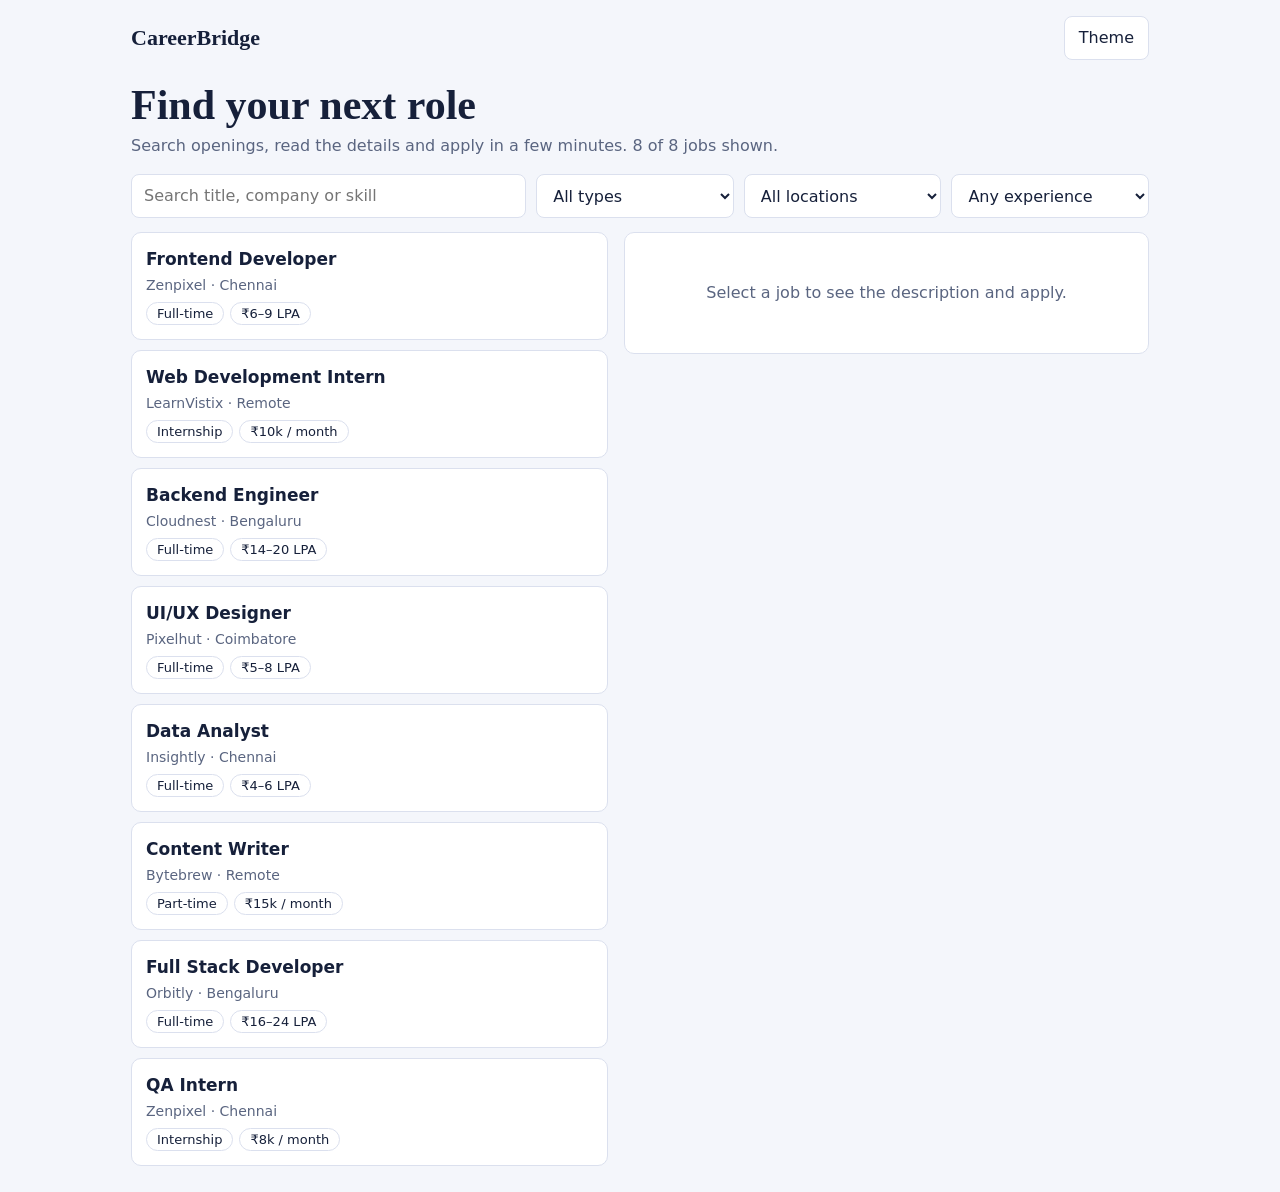
==== Job portal/index.html @ f41b1a19 "Add E-commerce and Job Portal projects with README" ====
<!DOCTYPE html>
<html lang="en"><head><meta charset="utf-8">
<meta name="viewport" content="width=device-width, initial-scale=1, viewport-fit=cover">
<title>CareerBridge – Job Portal</title>
<link rel="stylesheet" href="style.css"></head><body><div class="wrap">
<nav><div class="logo">CareerBridge</div><button id="theme">Theme</button></nav>
<h1>Find your next role</h1>
<p class="sub">Search openings, read the details and apply in a few minutes. <span id="count"></span></p>
<div class="filters">
<input type="search" id="q" placeholder="Search title, company or skill" aria-label="Search jobs">
<select id="type" aria-label="Job type"><option value="">All types</option><option>Full-time</option><option>Internship</option><option>Part-time</option></select>
<select id="loc" aria-label="Location"><option value="">All locations</option></select>
<select id="exp" aria-label="Experience"><option value="">Any experience</option><option value="0">Fresher</option><option value="1">1–3 years</option><option value="3">3+ years</option></select>
</div>
<div class="layout"><div id="list"></div><aside class="panel" id="panel" aria-live="polite"></aside></div>
</div>
<script src="script.js"></script></body></html>
---- Job portal/style.css ----
:root{box-sizing:border-box;padding-top:env(safe-area-inset-top,0px);padding-bottom:env(safe-area-inset-bottom,0px);--bg:#f4f6fb;--card:#fff;--ink:#16203a;--mute:#5a6580;--line:#dbe0ee;--acc:#3b5bdb;--ok:#1b7f4b}
@media(prefers-color-scheme:dark){:root:not([data-theme=light]){--bg:#10141f;--card:#1a2030;--ink:#eef1f8;--mute:#9aa4bd;--line:#2b3450;--acc:#8ea2ff;--ok:#5fd394}}
:root[data-theme=dark]{--bg:#10141f;--card:#1a2030;--ink:#eef1f8;--mute:#9aa4bd;--line:#2b3450;--acc:#8ea2ff;--ok:#5fd394}
html{scroll-padding-top:env(safe-area-inset-top,0px)}
*{box-sizing:border-box}body{margin:0;background:var(--bg);color:var(--ink);font:16px/1.5 system-ui,-apple-system,"Segoe UI",sans-serif}
.wrap{max-width:1050px;margin:auto;padding:16px}
nav{display:flex;align-items:center;gap:10px}.logo{font:700 22px Georgia,serif;margin-right:auto}
input,select,textarea,button{font:inherit;color:inherit}
input,select,textarea{width:100%;padding:9px 12px;border:1px solid var(--line);border-radius:8px;background:var(--card)}
button{cursor:pointer;border:1px solid var(--line);background:var(--card);padding:9px 14px;border-radius:8px}
:focus-visible{outline:2px solid var(--acc);outline-offset:2px}
.primary{background:var(--acc);color:var(--bg);border-color:var(--acc);font-weight:600}
h1{font:700 clamp(28px,5vw,42px)/1.1 Georgia,serif;margin:22px 0 6px}.sub{color:var(--mute);margin:0 0 16px}
.filters{display:grid;grid-template-columns:2fr 1fr 1fr 1fr;gap:10px;margin-bottom:14px}
.layout{display:grid;grid-template-columns:minmax(0,1fr) minmax(0,1.1fr);gap:16px;align-items:start}
.job{background:var(--card);border:1px solid var(--line);border-radius:10px;padding:14px;margin-bottom:10px;cursor:pointer;display:block;width:100%;text-align:left}
.job[aria-pressed=true]{border-color:var(--acc);box-shadow:0 0 0 1px var(--acc)}
.job h3{margin:0 0 2px;font-size:17px}.meta{color:var(--mute);font-size:14px}
.tag{display:inline-block;border:1px solid var(--line);border-radius:99px;padding:1px 10px;font-size:13px;margin:6px 6px 0 0}
.panel{background:var(--card);border:1px solid var(--line);border-radius:10px;padding:18px;position:sticky;top:12px}
.panel h2{margin:0}.panel ul{padding-left:20px}
label{display:block;font-size:14px;font-weight:600;margin:10px 0 4px}
.err{color:#c92a2a;font-size:13px;min-height:16px}
.ok{background:color-mix(in srgb,var(--ok) 15%,transparent);border:1px solid var(--ok);border-radius:8px;padding:12px;margin-top:12px}
.empty{color:var(--mute);padding:30px;text-align:center}
@media(max-width:800px){.filters{grid-template-columns:1fr 1fr}.filters input{grid-column:1/-1}.layout{grid-template-columns:1fr}.panel{position:static}}
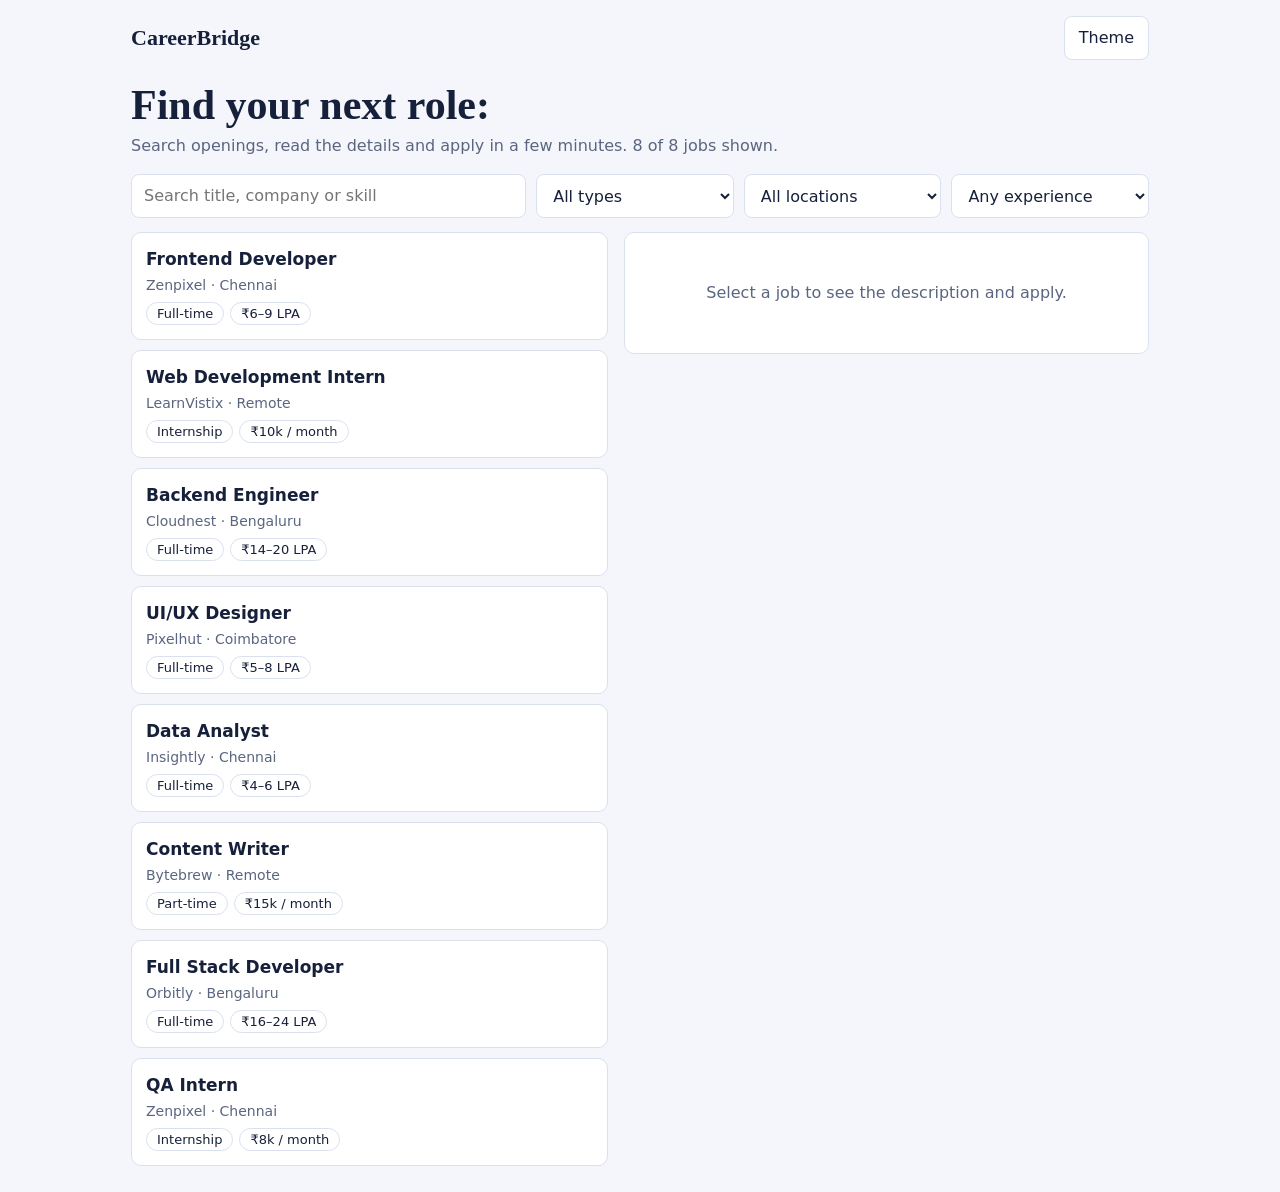
==== commit 2af28c08: "Update index.html" ====
--- a/Job portal/index.html
+++ b/Job portal/index.html
@@ -1,10 +1,13 @@
 <!DOCTYPE html>
-<html lang="en"><head><meta charset="utf-8">
+<html lang="en">
+  <head><meta charset="utf-8">
 <meta name="viewport" content="width=device-width, initial-scale=1, viewport-fit=cover">
-<title>CareerBridge – Job Portal</title>
-<link rel="stylesheet" href="style.css"></head><body><div class="wrap">
+<title>CareerBridge:Job Portal!!</title>
+<link rel="stylesheet" href="style.css"></head>
+  <body>
+    <div class="wrap">
 <nav><div class="logo">CareerBridge</div><button id="theme">Theme</button></nav>
-<h1>Find your next role</h1>
+<h1>Find your next role:</h1>
 <p class="sub">Search openings, read the details and apply in a few minutes. <span id="count"></span></p>
 <div class="filters">
 <input type="search" id="q" placeholder="Search title, company or skill" aria-label="Search jobs">
@@ -14,4 +17,4 @@
 </div>
 <div class="layout"><div id="list"></div><aside class="panel" id="panel" aria-live="polite"></aside></div>
 </div>
-<script src="script.js"></script></body></html>+<script src="script.js"></script></body></html>
